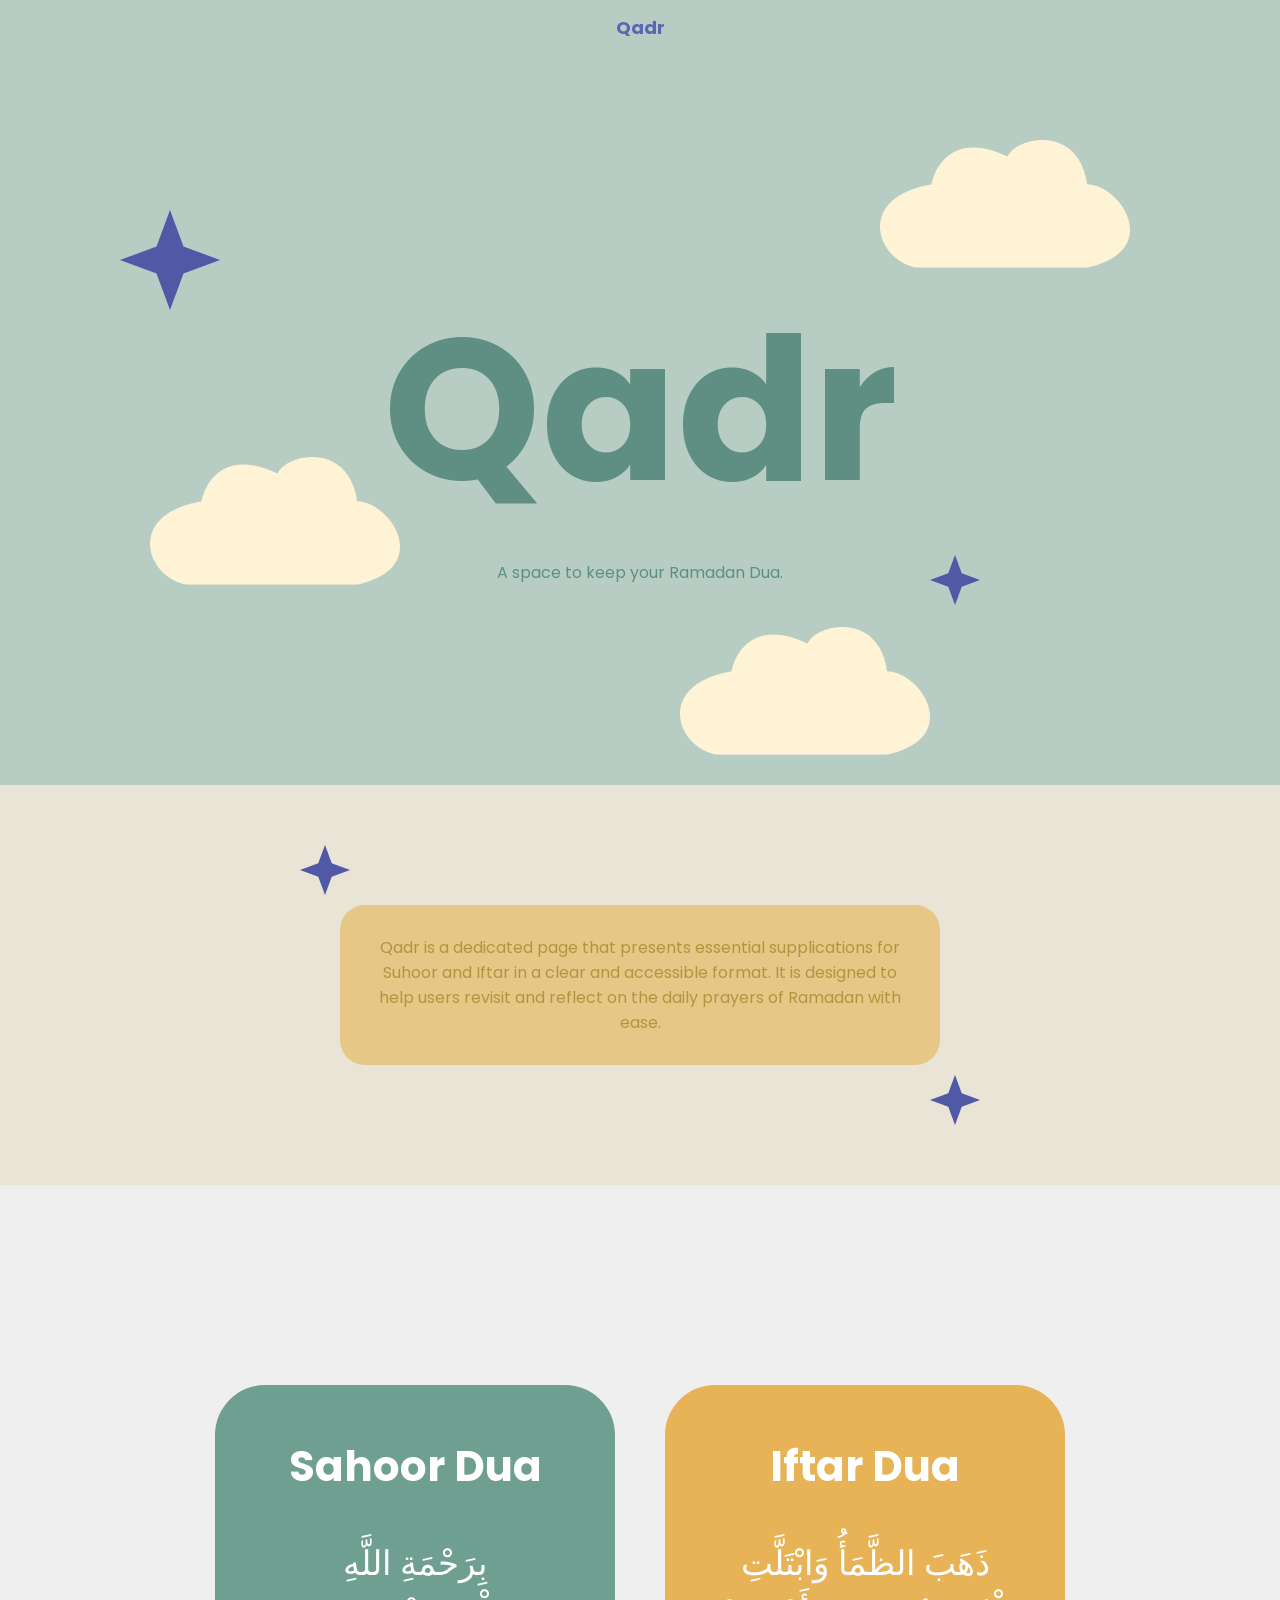
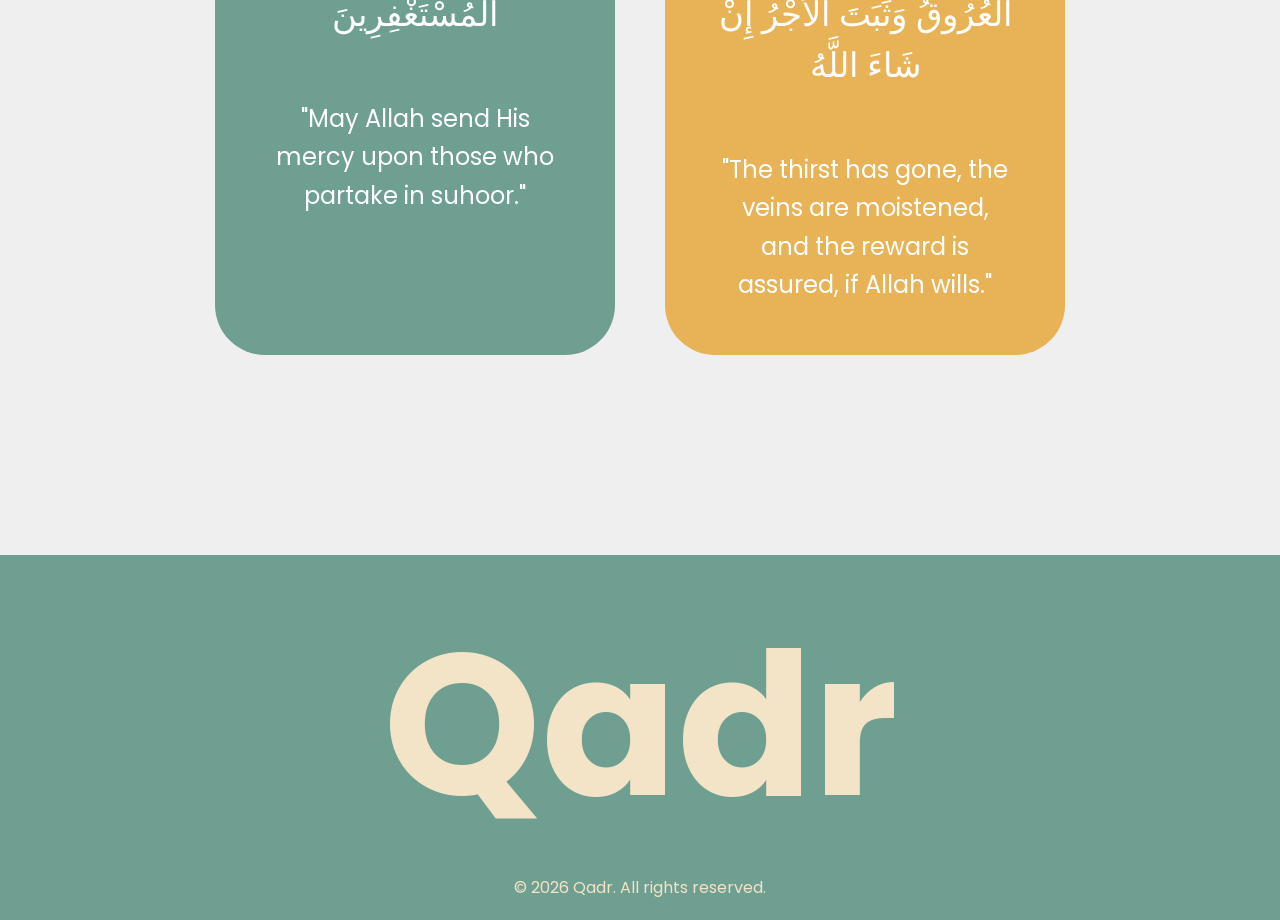
==== index.html @ 78d56ad7 "update" ====
<!DOCTYPE html>
<html lang="en">
<head>
  <meta charset="UTF-8">
  <meta name="viewport" content="width=device-width, initial-scale=1.0">
  <title>Qadr - Ramadan Prayer Guide</title>
  <link rel="stylesheet" href="styles.css">
  <link href="https://fonts.googleapis.com/css2?family=Poppins:wght@400;600;700;800&display=swap" rel="stylesheet">
</head>
<body>

  <header>
    <nav>
      <div class="brand">Qadr</div>
    </nav>

    <section class="hero">
      <img src="assets/cloud.png" alt="" class="cloud cloud1">
      <img src="assets/cloud.png" alt="" class="cloud cloud2">
      <img src="assets/cloud.png" alt="" class="cloud cloud3">
      <img src="assets/Star.png" alt="" class="star star1">
      <img src="assets/Star.png" alt="" class="star star2">

      <div class="hero-content">
        <h1>Qadr</h1>
        <p>A space to keep your Ramadan Dua.</p>
      </div>
    </section>
  </header>

  <main>

    <section id="about">
        <img src="assets/Star.png" alt="" class="about-star star-left">
        <img src="assets/Star.png" alt="" class="about-star star-right">

      <article class="about-box">
        <p>
          Qadr is a dedicated page that presents essential supplications for
          Suhoor and Iftar in a clear and accessible format. It is designed to
          help users revisit and reflect on the daily prayers of Ramadan with ease.
        </p>
      </article>
    </section>

    <section id="dua">
      <article class="dua-card sahoor">
        <h2>Sahoor Dua</h2>
        <p class="arabic">بِرَحْمَةِ اللَّهِ الْمُسْتَغْفِرِينَ</p>
        <p class="translate">"May Allah send His mercy upon those who partake in suhoor."</p>
      </article>

      <article class="dua-card iftar">
        <h2>Iftar Dua</h2>
        <p class="arabic">
          ذَهَبَ الظَّمَأُ وَابْتَلَّتِ الْعُرُوقُ وَثَبَتَ الأَجْرُ إِنْ شَاءَ اللَّهُ
        </p>
        <p class="translate">"The thirst has gone, the veins are moistened, and the reward is assured, if Allah wills."</p>
      </article>
    </section>

  </main>

  <footer>
    <h2>Qadr</h2>
    <p class="copywrite">&copy; 2026 Qadr. All rights reserved.</p>
    <p></p>
  </footer>

</body>
</html>
---- styles.css ----
* {
    margin: 0;
    padding: 0;
    box-sizing: border-box;
    font-family: 'Poppins', sans-serif;
}

body {
    background: #1e1e1e;
}

header {
    background: #b7cdc4;
}

/* navbar */
nav {
    display: flex;
    justify-content: center;
    align-items: center;
    padding: 30px;
}

.brand {
    position: absolute;
    left: 50%;
    transform: translateX(-50%);
    font-weight: 700;
    font-size: 18px;
    color: #5a67b2;
    margin-bottom: 5px;
}


/* hero */
.hero {
    min-height: 80vh;
    position: relative;
    padding: 200px 40px;
    overflow: hidden;

    display: flex;
    justify-content: center;
    align-items: center;
    text-align: center;
    position: relative;
}

.hero-content {
    position: relative;
    z-index: 2;
}

.hero-content h1 {
    font-size: 200px;
    color: #5f8f83;
}

.hero-content p {
    color: #5f8f83;
}

/* images */
.cloud,
.star {
    position: absolute;
    pointer-events: none;
}

.cloud1 {
    top: 80px;
    right: 150px;
    width: 250px;
}

.cloud2 {
    bottom: 200px;
    left: 150px;
    width: 250px;
}

.cloud3 {
    bottom: 30px;
    right: 350px;
    width: 250px;
}

.star1 {
    top: 150px;
    left: 120px;
    width: 50;
}

.star2 {
    bottom: 180px;
    right: 300px;
    width: 50px;
}

/* about */
#about {
    background: #e9e4d6;
    padding: 120px 40px;
    text-align: center;
    position: relative;
    overflow: hidden;
}

.about-box {
    background: #e6c786;
    padding: 30px;
    max-width: 600px;
    margin: auto;
    border-radius: 25px;
    position: relative;
    z-index: 2;
    color: #B59441;
}

.about-star {
    position: absolute;
    width: 50px;
    pointer-events: none;
}

.star-left {
    top: 60px;
    left: 300px;
}

.star-right {
    bottom: 60px;
    right: 300px;
}

/* card */
#dua {
    background: #efefef;
    padding: 200px 60px;
    display: flex;
    justify-content: center;
    gap: 50px;
    flex-wrap: wrap;
}

.dua-card {
    flex: 1 1 400px;
    max-width: 400px;
    padding: 50px;
    border-radius: 50px;
    text-align: center;
    color: white;
}

.sahoor {
    background: #6f9f91;
}

.iftar {
    background: #e7b356;
}

.dua-card h2 {
    margin-bottom: 40px;
    font-size: 42px;
}

.arabic {
    margin-bottom: 60px;
    font-size: 34px;
}

.dua-card .translate {
    font-size: 24px;
    line-height: 1.6;
}

/* footer */
footer {
    background: #6f9f91;

    flex-direction: column;
    display: flex;
    justify-content: center;
    align-items: center;
    text-align: center;
    padding: 20px;
}

footer h2 {
    font-size: 200px;
    color: #f3e4c7;
    margin: 0;
}

.copywrite {
    color: #f3e4c7;
}

/* responsive */
@media (max-width: 768px) {
    .hero-content h1 {
        font-size: 60px;
    }

    .star {
        display: none;
    }

    .cloud2 {
        bottom: 130px;
    }

    footer h2 {
        font-size: 60px;
    }

    nav {
        padding: 20px;
    }

    .hero {
        padding: 80px 20px;
    }

    #about {
        padding: 60px 20px;
    }

    #dua {
        padding: 60px 20px;
        gap: 30px;
    }

    .dua-card {
        padding: 35px 25px;
        border-radius: 30px;
    }

    .dua-card h2 {
        font-size: 28px;
        margin-bottom: 25px;
    }

    .arabic {
        font-size: 22px;
        margin-bottom: 30px;
    }

    .dua-card .translate {
        font-size: 16px;
    }
}
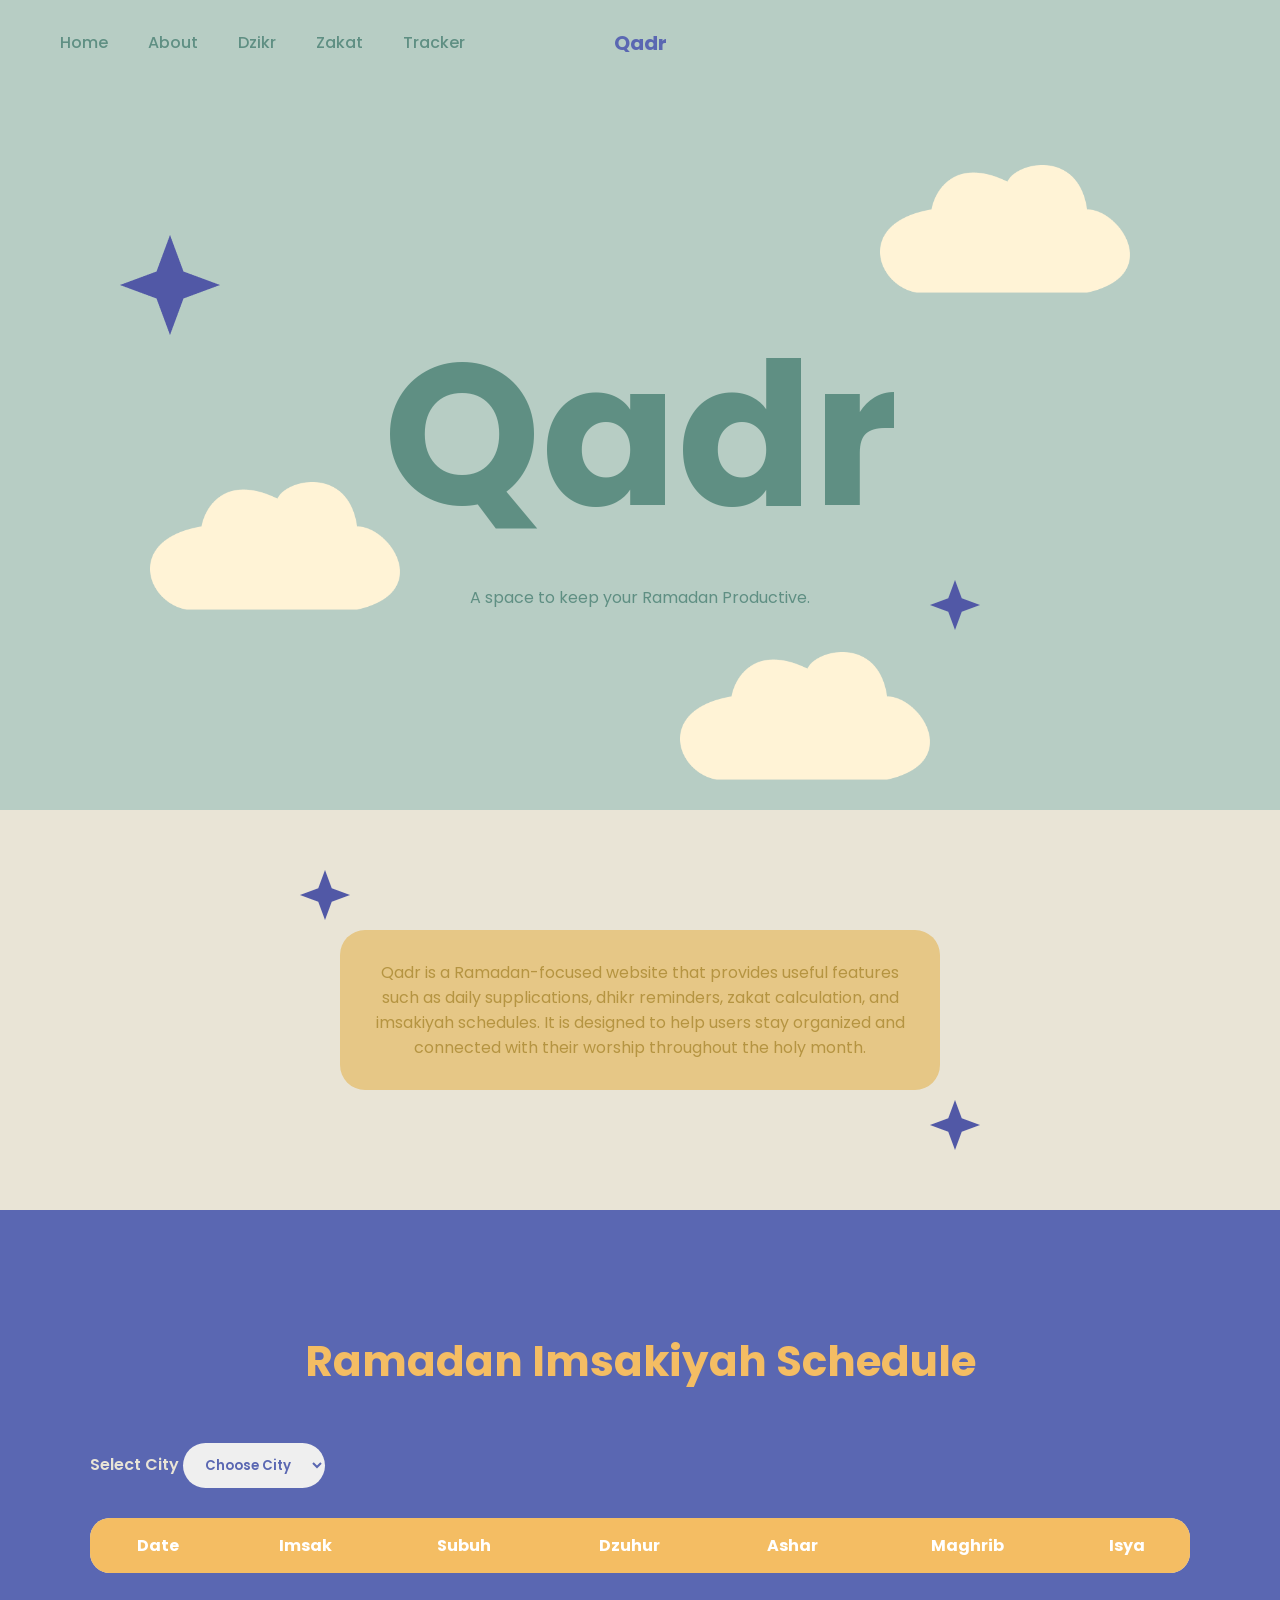
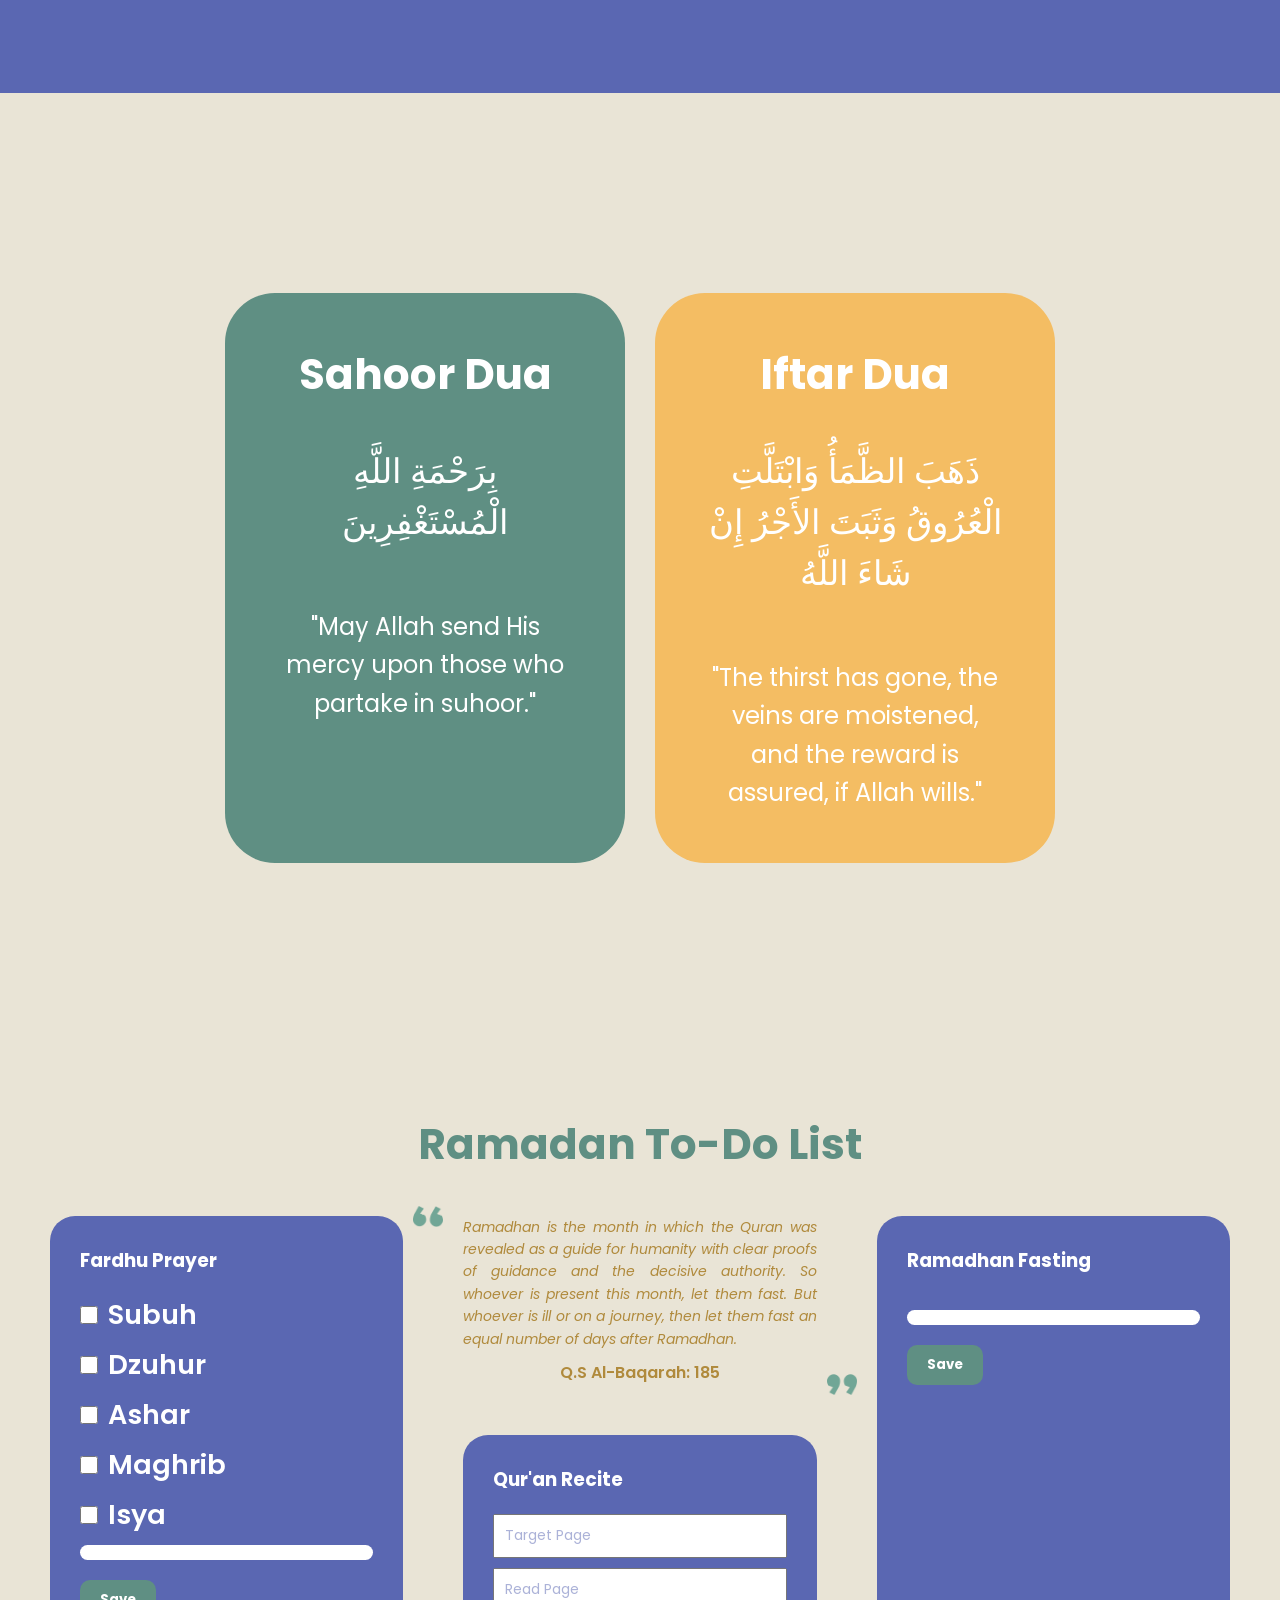
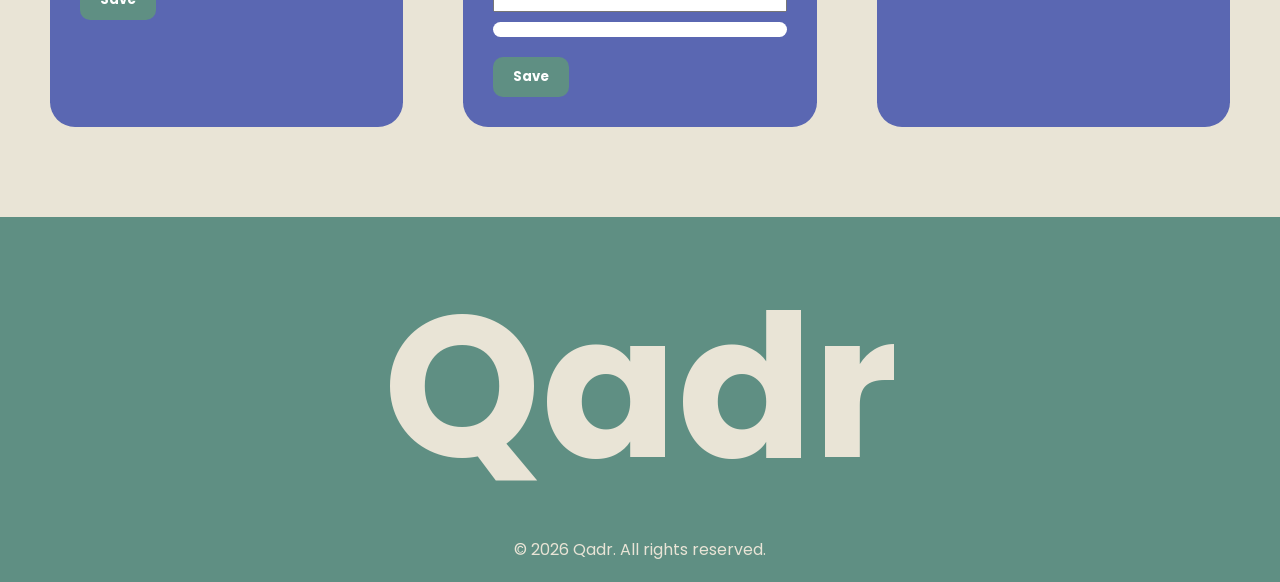
==== commit 7ed07004: "mission 6" ====
--- a/index.html
+++ b/index.html
@@ -1,46 +1,108 @@
 <!DOCTYPE html>
 <html lang="en">
+
 <head>
   <meta charset="UTF-8">
   <meta name="viewport" content="width=device-width, initial-scale=1.0">
   <title>Qadr - Ramadan Prayer Guide</title>
   <link rel="stylesheet" href="styles.css">
   <link href="https://fonts.googleapis.com/css2?family=Poppins:wght@400;600;700;800&display=swap" rel="stylesheet">
+  <link rel="icon" type="image/png" href="assets/favicon.png">
 </head>
+
 <body>
 
   <header>
-    <nav>
+    <nav class="navbar">
+
+      <ul class="nav-links">
+        <li><a href="#Home">Home</a></li>
+        <li><a href="#about">About</a></li>
+        <li><a href="mission2.html">Dzikr</a></li>
+        <li><a href="mission3.html">Zakat</a></li>
+        <li><a href="#ramadhan-tracker">Tracker</a></li>
+      </ul>
+    
       <div class="brand">Qadr</div>
+    
+      <div class="hamburger" id="hamburger">
+        <span></span>
+        <span></span>
+        <span></span>
+      </div>
+    
     </nav>
-
-    <section class="hero">
-      <img src="assets/cloud.png" alt="" class="cloud cloud1">
-      <img src="assets/cloud.png" alt="" class="cloud cloud2">
-      <img src="assets/cloud.png" alt="" class="cloud cloud3">
-      <img src="assets/Star.png" alt="" class="star star1">
-      <img src="assets/Star.png" alt="" class="star star2">
-
-      <div class="hero-content">
-        <h1>Qadr</h1>
-        <p>A space to keep your Ramadan Dua.</p>
-      </div>
-    </section>
   </header>
 
+  <section id="#Home" class="hero">
+    <img src="assets/cloud.png" alt="" class="cloud cloud1">
+    <img src="assets/cloud.png" alt="" class="cloud cloud2">
+    <img src="assets/cloud.png" alt="" class="cloud cloud3">
+    <img src="assets/Star.png" alt="" class="star star1">
+    <img src="assets/Star.png" alt="" class="star star2">
+
+    <div class="hero-content">
+      <h1>Qadr</h1>
+      <p>A space to keep your Ramadan Productive.</p>
+    </div>
+  </section>
+
   <main>
 
     <section id="about">
-        <img src="assets/Star.png" alt="" class="about-star star-left">
-        <img src="assets/Star.png" alt="" class="about-star star-right">
+      <img src="assets/Star.png" alt="" class="about-star star-left">
+      <img src="assets/Star.png" alt="" class="about-star star-right">
 
       <article class="about-box">
         <p>
-          Qadr is a dedicated page that presents essential supplications for
-          Suhoor and Iftar in a clear and accessible format. It is designed to
-          help users revisit and reflect on the daily prayers of Ramadan with ease.
+          Qadr is a Ramadan-focused website that provides useful features such as daily supplications, dhikr reminders,
+          zakat calculation, and imsakiyah schedules. It is designed to help users stay organized and connected with
+          their worship throughout the holy month.
         </p>
       </article>
+    </section>
+
+    <section id="imsakiyah">
+
+      <h2 class="section-judul">Ramadan Imsakiyah Schedule</h2>
+
+      <div class="imsak-container">
+
+        <div class="imsak-control">
+          <label for="citySelect">Select City</label>
+          <select id="citySelect">
+            <option value="">Choose City</option>
+          </select>
+        </div>
+
+        <p id="loadingMsg" class="loading hidden">Memuat data...</p>
+        <p id="errorMsg" class="error hidden">Gagal memuat data</p>
+
+        <div class="table-wrapper">
+
+          <table class="imsak-table">
+
+            <thead>
+              <tr>
+                <th>Date</th>
+                <th>Imsak</th>
+                <th>Subuh</th>
+                <th>Dzuhur</th>
+                <th>Ashar</th>
+                <th>Maghrib</th>
+                <th>Isya</th>
+              </tr>
+            </thead>
+
+            <tbody id="table-body">
+            </tbody>
+
+          </table>
+
+        </div>
+
+      </div>
+
     </section>
 
     <section id="dua">
@@ -55,10 +117,78 @@
         <p class="arabic">
           ذَهَبَ الظَّمَأُ وَابْتَلَّتِ الْعُرُوقُ وَثَبَتَ الأَجْرُ إِنْ شَاءَ اللَّهُ
         </p>
-        <p class="translate">"The thirst has gone, the veins are moistened, and the reward is assured, if Allah wills."</p>
-      </article>
-    </section>
-
+        <p class="translate">"The thirst has gone, the veins are moistened, and the reward is assured, if Allah wills."
+        </p>
+      </article>
+    </section>
+
+    <section id="ramadhan-tracker">
+      <h2 class="section-title">Ramadan To-Do List</h2>
+      <article class="check-container">
+        <!-- SHALAT -->
+        <div class="check-card shalat-card">
+          <h3>Fardhu Prayer</h3>
+
+          <label><input type="checkbox" class="shalat"> Subuh</label>
+          <label><input type="checkbox" class="shalat"> Dzuhur</label>
+          <label><input type="checkbox" class="shalat"> Ashar</label>
+          <label><input type="checkbox" class="shalat"> Maghrib</label>
+          <label><input type="checkbox" class="shalat"> Isya</label>
+
+          <div class="progress-bar">
+            <div id="dailyProgress"></div>
+          </div>
+          <p id="statusText" class="status-text"></p>
+
+          <button onclick="saveShalat()">Save</button>
+        </div>
+
+        <div class="middle-column">
+
+          <!-- QUOTE -->
+          <div class="quran-quote">
+            <img src="assets/“.png" class="quote-left">
+
+            <p>
+              Ramadhan is the month in which the Quran was revealed as a guide for humanity with clear
+              proofs of guidance and the decisive authority. So whoever is present this month, let them
+              fast. But whoever is ill or on a journey, then let them fast an equal number of days after
+              Ramadhan.
+            </p>
+
+            <span>Q.S Al-Baqarah: 185</span>
+
+            <img src="assets/”.png" class="quote-right">
+          </div>
+
+          <!-- QURAN -->
+          <div class="check-card quran-card">
+            <h3>Qur'an Recite</h3> <input type="number" id="targetPage" placeholder="Target Page"> <input type="number"
+              id="readPage" placeholder="Read Page">
+            <div class="progress-bar">
+              <div id="quranProgress"></div>
+            </div>
+            <p id="quranStatus"></p> <button onclick="saveQuran()">Save</button>
+          </div>
+
+        </div>
+
+        <!-- PUASA -->
+        <div class="check-card puasa-card">
+          <h3>Ramadhan Fasting</h3>
+          <div class="calendar" id="calendar"></div>
+
+          <div class="progress-bar">
+            <div id="fastingProgress"></div>
+          </div>
+
+          <p id="fastingStatus" class="status-text"></p>
+
+          <button onclick="saveFasting()">Save</button>
+
+        </div>
+      </article>
+    </section>
   </main>
 
   <footer>
@@ -67,5 +197,9 @@
     <p></p>
   </footer>
 
+  <button id="backToTop">↑</button>
+
+  <script src="main.js"></script>
 </body>
-</html>
+
+</html>
--- a/styles.css
+++ b/styles.css
@@ -3,42 +3,99 @@
     padding: 0;
     box-sizing: border-box;
     font-family: 'Poppins', sans-serif;
-}
-
-body {
-    background: #1e1e1e;
+    scroll-behavior: smooth;
+}
+
+:root {
+    --primary-color: #5f8f83;
+    --secondary-color: #F4BD63;
+    --soft-green: #b7cdc4;
+    --soft-gold: #e6c786;
+    --accent-purple: #5a67b2;
+    --cream-bg: #e9e4d6;
+
 }
 
 header {
-    background: #b7cdc4;
-}
-
-/* navbar */
-nav {
-    display: flex;
-    justify-content: center;
-    align-items: center;
-    padding: 30px;
-}
-
-.brand {
-    position: absolute;
-    left: 50%;
-    transform: translateX(-50%);
-    font-weight: 700;
-    font-size: 18px;
-    color: #5a67b2;
-    margin-bottom: 5px;
-}
-
-
-/* hero */
+    background: var(--soft-green);
+}
+
+.navbar{
+    display:flex;
+    align-items:center;
+    justify-content:flex-start;
+    padding:30px 60px;
+    position:relative;
+}
+
+.nav-links{
+    list-style:none;
+    display:flex;
+    gap:40px;
+}
+
+.nav-links li{
+    position:relative;
+}
+
+.nav-links a{
+    text-decoration:none;
+    color:var(--primary-color);
+    font-weight:500;
+}
+
+.nav-links a::after{
+    content:"";
+    position:absolute;
+    left:0;
+    bottom:-5px;
+
+    width:0;
+    height:2px;
+
+    background:var(--primary-color);
+    transition:width 0.3s ease;
+}
+
+.nav-links a:hover::after{
+    width:100%;
+}
+
+.nav-links a:hover{
+    color:var(--accent-purple);
+}
+
+
+.brand{
+    position:absolute;
+    left:50%;
+    transform:translateX(-50%);
+    font-weight:700;
+    font-size:20px;
+    color:var(--accent-purple);
+}
+
+.hamburger{
+    display:none;
+    flex-direction:column;
+    gap:5px;
+    cursor:pointer;
+    margin-left:auto;
+}
+
+.hamburger span{
+    width:25px;
+    height:3px;
+    background:var(--accent-purple);
+}
+
+/* SAHOOR & IFTAR DUA SECTION */
 .hero {
     min-height: 80vh;
     position: relative;
     padding: 200px 40px;
     overflow: hidden;
-
+    background-color: var(--soft-green);
     display: flex;
     justify-content: center;
     align-items: center;
@@ -53,14 +110,13 @@
 
 .hero-content h1 {
     font-size: 200px;
-    color: #5f8f83;
+    color: var(--primary-color);
 }
 
 .hero-content p {
-    color: #5f8f83;
-}
-
-/* images */
+    color: var(--primary-color);
+}
+
 .cloud,
 .star {
     position: absolute;
@@ -97,9 +153,8 @@
     width: 50px;
 }
 
-/* about */
 #about {
-    background: #e9e4d6;
+    background: var(--cream-bg);
     padding: 120px 40px;
     text-align: center;
     position: relative;
@@ -107,7 +162,7 @@
 }
 
 .about-box {
-    background: #e6c786;
+    background: var(--soft-gold);
     padding: 30px;
     max-width: 600px;
     margin: auto;
@@ -133,13 +188,12 @@
     right: 300px;
 }
 
-/* card */
 #dua {
-    background: #efefef;
+    background: var(--cream-bg);
     padding: 200px 60px;
     display: flex;
     justify-content: center;
-    gap: 50px;
+    gap: 30px;
     flex-wrap: wrap;
 }
 
@@ -153,11 +207,11 @@
 }
 
 .sahoor {
-    background: #6f9f91;
+    background: var(--primary-color);
 }
 
 .iftar {
-    background: #e7b356;
+    background: var(--secondary-color);
 }
 
 .dua-card h2 {
@@ -175,9 +229,8 @@
     line-height: 1.6;
 }
 
-/* footer */
 footer {
-    background: #6f9f91;
+    background: var(--primary-color);
 
     flex-direction: column;
     display: flex;
@@ -189,18 +242,50 @@
 
 footer h2 {
     font-size: 200px;
-    color: #f3e4c7;
+    color: var(--cream-bg);
     margin: 0;
 }
 
 .copywrite {
-    color: #f3e4c7;
-}
-
-/* responsive */
+    color: var(--cream-bg);
+}
+
+/* Mobile Navbar */
+
+@media (max-width:768px){
+
+    .nav-links{
+        position:absolute;
+        top:80px;
+        left:0;
+        width:100%;
+        background:transparent;
+        z-index: 100;
+
+        flex-direction:column;
+        align-items:center;
+        gap:20px;
+
+        padding:30px 0;
+
+        transform:translateY(-200%);
+        transition:0.3s;
+    }
+
+    .nav-links.active{
+        transform:translateY(0);
+    }
+
+    .hamburger{
+        display:flex;
+    }
+
+}
+
+/* Responsive Sahoor and Iftar Section */
 @media (max-width: 768px) {
     .hero-content h1 {
-        font-size: 60px;
+        font-size: 80px;
     }
 
     .star {
@@ -250,4 +335,731 @@
     .dua-card .translate {
         font-size: 16px;
     }
-}+}
+
+/* DZIKIR SECTION */
+
+#dzikir {
+    background: var(--soft-green);
+    min-height: 100vh;
+    padding: 120px 20px;
+    display: flex;
+    justify-content: center;
+    align-items: center;
+}
+
+.dzikir-card {
+    background: var(--primary-color);
+    padding: 60px;
+    border-radius: 60px;
+    text-align: center;
+    max-width: 500px;
+    width: 100%;
+    color: var(--cream-bg);
+}
+
+.dzikir-card h2 {
+    font-size: 42px;
+    margin-bottom: 40px;
+}
+
+.dzikir-number {
+    font-size: 80px;
+    font-weight: 800;
+    margin-bottom: 20px;
+}
+
+.dzikir-target {
+    font-size: 20px;
+    margin-bottom: 40px;
+}
+
+.dzikir-buttons {
+    display: flex;
+    justify-content: center;
+    gap: 20px;
+}
+
+.dzikir-buttons button {
+    padding: 15px 30px;
+    border: none;
+    border-radius: 50px;
+    font-size: 18px;
+    font-weight: 600;
+    cursor: pointer;
+    transition: 0.2s ease;
+}
+
+#addDzikir {
+    background: var(--secondary-color);
+    color: white;
+}
+
+#resetDzikir {
+    background: var(--accent-purple);
+    color: white;
+}
+
+.dzikir-buttons button:hover {
+    transform: scale(1.05);
+}
+
+.dzikir-buttons button:active {
+    transform: scale(0.9);
+}
+
+.dzikir-notif {
+    margin-top: 30px;
+    font-size: 18px;
+    font-weight: 600;
+    color: var(--soft-gold);
+    min-height: 24px;
+}
+
+/* Responsive Dzikir Section */
+
+@media (max-width: 480px) {
+    #dzikir {
+        min-height: 80vh;
+        padding: 60px 15px;
+    }
+
+    .dzikir-card {
+        padding: 30px 20px;
+        border-radius: 30px;
+    }
+
+    .dzikir-number {
+        font-size: 42px;
+    }
+
+    .dzikir-notif {
+        font-size: 14px;
+    }
+}
+
+/* ZAKAT SECTION */
+
+.header-zakat {
+    background: var(--soft-gold);
+}
+
+#zakat {
+    background: var(--soft-gold);
+    max-height: 100vh;
+    padding: 150px 20px;
+    display: flex;
+    justify-content: center;
+    align-items: center;
+}
+
+.cloud-zakat {
+    position: absolute;
+    pointer-events: none;
+}
+
+.zakat-card {
+    background: var(--primary-color);
+    padding: 32px;
+    border-radius: 40px;
+    max-width: 600px;
+    width: 100%;
+    color: var(--cream-bg);
+    display: flex;
+    flex-direction: column;
+    gap: 10px;
+}
+
+.zakat-card h2 {
+    font-size: 42px;
+    text-align: center;
+    margin-bottom: 30px;
+}
+
+.zakat-card label {
+    font-weight: 600;
+    margin-top: 20px;
+}
+
+.zakat-card input,
+.zakat-card select {
+    padding: 15px 45px 15px 15px;
+    border-radius: 30px;
+    border: none;
+    outline: none;
+    font-size: 16px;
+    font-weight: bold;
+    color: var(--accent-purple);
+    text-indent: 10px;
+}
+
+
+.form-penghasilan {
+    display: grid;
+    grid-template-columns: 1fr 1fr;
+    gap: 20px;
+}
+
+::placeholder {
+    color: var(--accent-purple);
+    font-size: 14px;
+    opacity: 50%;
+}
+
+.field {
+    display: flex;
+    flex-direction: column;
+    gap: 8px;
+}
+
+.form-emas label, input {
+    display: grid;
+    grid-column: span 2;
+    gap: 20px;
+}
+
+#calculate-btn {
+    margin-top: 20px;
+    padding: 20px 75px;
+    border: none;
+    border-radius: 50px;
+    background: var(--secondary-color);
+    color: white;
+    font-weight: 600;
+    cursor: pointer;
+    transition: 0.2s ease;
+    width: fit-content;
+    align-self: center;
+    font-size: 16px;
+}
+
+#calculate-btn:hover {
+    transform: scale(1.05);
+}
+
+.zakat-result {
+    margin-top: 30px;
+    background: var(--soft-green);
+    padding: 25px;
+    border-radius: 30px;
+    font-size: 16px;
+    line-height: 1.6;
+    display: none;
+}
+
+.zakat-result.show {
+    display: block;
+}
+
+.hidden {
+    display: none;
+}
+
+.toast {
+    position: fixed;
+    top: 20px;
+    left: 50%;
+    transform: translate(-50%, -200%);
+    background: var(--secondary-color);
+    color: white;
+    padding: 18px 35px;
+    border-radius: 50px;
+    font-weight: 600;
+    box-shadow: 0 10px 25px rgba(0,0,0,0.15);
+    transition: transform 0.4s ease;
+    z-index: 9999;
+    max-width: 90%;
+    text-align: center;
+}
+
+.toast.show {
+    transform: translate(-50%, 0);
+}
+
+/* Responsive Zakat Section */
+@media (max-width: 768px) {
+    #zakat {
+        padding: 80px 20px;
+    }
+
+    .cloud-zakat {
+        display: none;
+    }
+
+    .zakat-card {
+        padding: 35px 25px;
+        border-radius: 35px;
+    }
+
+    .zakat-card h2 {
+        font-size: 28px;
+    }
+
+    .form-penghasilan {
+        grid-template-columns: 1fr;
+    }
+
+        .toast {
+        font-size: 14px;
+        padding: 16px 24px;
+    }
+}
+
+/* Ramadhan To Do List Section */
+#ramadhan-tracker {
+    background: var(--cream-bg);
+    padding: 50px;
+}
+
+.section-title {
+    text-align: center;
+    font-size: 42px;
+    margin-bottom: 40px;
+    color: var(--primary-color);
+}
+
+.section-title {
+    grid-column: 1 / -1;
+}
+
+.progress-summary {
+    grid-column: 1 / -1;
+}
+
+.check-card {
+    background: var(--accent-purple);
+    padding: 30px;
+    border-radius: 25px;
+    margin-bottom: 40px;
+    width: 100%;
+}
+
+.check-container {
+    max-width: 1200px;
+    margin: auto;
+    display: grid;
+    grid-template-columns: repeat(auto-fit, minmax(320px, 1fr));
+    gap: 60px;
+}
+
+.middle-column{
+    display:flex;
+    flex-direction:column;
+    gap:30px;
+}
+
+.quran-card{
+    flex:1;
+    color: white;
+}
+
+
+.check-card h3 {
+    margin-bottom: 20px;
+    color: white;
+}
+
+.check-card label {
+    display: flex;
+    align-items: center;
+    gap: 10px;
+    margin-bottom: 10px;
+    cursor: pointer;
+    font-size: 27px;
+    font-weight: 600;
+    color: white;
+}
+
+.check-card input[type="checkbox"] {
+    width: 18px;
+    height: 18px;
+    accent-color: var(--primary-color);
+    cursor: pointer;
+    transform: scale(1);
+    transition: transform 0.15s ease;
+}
+
+.check-card input[type="checkbox"]:active {
+    transform: scale(1.0);
+}
+
+.check-card input[type="number"] {
+    padding: 10px;
+    margin-bottom: 10px;
+    width: 100%;
+}
+
+.check-card button {
+    margin-top: 10px;
+    padding: 10px 20px;
+    background: var(--primary-color);
+    border: none;
+    color: white;
+    border-radius: 10px;
+    cursor: pointer;
+    font-weight: bold;
+}
+
+.progress-bar {
+    width: 100%;
+    height: 15px;
+    background: white;
+    border-radius: 10px;
+    overflow: hidden;
+    margin: 10px 0;
+}
+
+.status-text {
+    color: white;
+}
+
+.progress-bar div {
+    height: 100%;
+    width: 0%;
+    background: var(--secondary-color);
+}
+
+.progress-summary {
+    margin-bottom: 50px;
+    text-align: center;
+}
+
+.quran-quote {
+    grid-column: 2 / 3;
+    text-align: center;
+    position: relative;
+    color: #b08a3c;
+    margin-bottom: 20px;
+}
+
+.quran-quote p {
+    font-size: 14px;
+    line-height: 1.6;
+    text-align: justify;
+    font-style: italic;
+}
+
+.quran-quote span {
+    display: block;
+    margin-top: 10px;
+    font-weight: 600;
+}
+
+.quote-left {
+    position: absolute;
+    left: -50px;
+    top: -10px;
+    width: 30px;
+}
+
+.quote-right {
+    position: absolute;
+    right: -40px;
+    bottom: -10px;
+    width: 30px;
+}
+
+
+.calendar {
+    display: grid;
+    grid-template-columns: repeat(6,1fr);
+    gap: 8px;
+    margin: 15px 0;
+    color: white;
+}
+
+.calendar div {
+    padding: 10px;
+    background: var(--soft-green);
+    text-align: center;
+    border-radius: 10px;
+}
+
+
+/* responsive to do list section */
+@media (max-width:1024px){
+
+    #ramadan-check{
+        padding:40px 60px;
+    }
+
+    .check-container{
+        grid-template-columns:1fr 1fr;
+        gap:40px;
+    }
+
+    .middle-column{
+        grid-column:1 / -1;
+        flex-direction:column;
+        gap:30px;
+    }
+
+    .check-card{
+        width:100%;
+    }
+
+}
+
+
+@media (max-width:600px){
+
+    #ramadan-check{
+        padding:30px 60px;
+    }
+
+    .section-title{
+        font-size:30px;
+    }
+
+    .check-container{
+        grid-template-columns:1fr;
+        gap:35px;
+    }
+
+    .middle-column{
+        flex-direction:column;
+        gap:30px;
+    }
+
+    .check-card{
+        padding:25px;
+        width:100%;
+    }
+
+    .check-card label{
+        font-size:20px;
+    }
+
+    .calendar{
+        grid-template-columns:repeat(5,1fr);
+    }
+
+    .quran-quote p{
+        font-size:13px;
+    }
+
+    .quote-left,
+    .quote-right{
+        width:20px;
+    }
+
+}
+
+/* Imsakiyah Section */
+
+#imsakiyah{
+    background: var(--accent-purple);
+    padding:120px 40px;
+}
+
+.section-judul {
+    text-align: center;
+    font-size: 42px;
+    margin-bottom: 40px;
+    color: var(--secondary-color);
+    grid-column: 1 / -1;
+}
+
+.imsak-container{
+    max-width:1100px;
+    margin:auto;
+}
+
+.imsak-control{
+    margin-bottom:30px;
+}
+
+.imsak-control label{
+    font-weight:600;
+    color: var(--cream-bg);
+}
+
+.imsak-control select{
+    font-weight:600;
+    color: var(--accent-purple);
+}
+
+#citySelect{
+    margin-top:10px;
+    padding:12px 18px;
+    border-radius:30px;
+    border:none;
+    font-weight:600;
+}
+
+.table-wrapper{
+    overflow-x:auto;
+}
+
+.imsak-table{
+    width:100%;
+    border-collapse:collapse;
+    background: var(--cream-bg);
+    border-radius:20px;
+    overflow:hidden;
+}
+
+.imsak-table th{
+    background: var(--secondary-color);
+    color:white;
+    padding:15px;
+}
+
+.imsak-table td{
+    padding:12px;
+    text-align:center;
+}
+
+.imsak-table tr:nth-child(even){
+    background:#f7f7f7;
+}
+
+.today{
+    background:var(--secondary-color) !important;
+    color:white;
+    font-weight:600;
+}
+
+.loading{
+    margin:20px 0;
+    color:white;
+}
+
+.error{
+    margin:20px 0;
+    color:var(--secondary-color);
+}
+
+.hidden{
+    display:none;
+}
+
+/* responsive imsakiyah */
+
+@media (max-width: 1024px){
+
+    #imsakiyah{
+        padding:100px 30px;
+    }
+
+    .section-judul{
+        font-size:34px;
+    }
+
+    .imsak-container{
+        max-width:100%;
+    }
+
+    .imsak-control label{
+        font-size:16px;
+    }
+
+    #citySelect{
+        width:100%;
+        max-width:350px;
+    }
+
+    .imsak-table th,
+    .imsak-table td{
+        padding:10px;
+        font-size:14px;
+    }
+
+}
+
+@media (max-width: 600px){
+
+    #imsakiyah{
+        padding:80px 20px;
+    }
+
+    .section-judul{
+        font-size:28px;
+        margin-bottom:30px;
+    }
+
+    .imsak-control{
+        display:flex;
+        flex-direction:column;
+    }
+
+    .imsak-control label{
+        font-size:15px;
+    }
+
+    #citySelect{
+        width:100%;
+        font-size:14px;
+        padding:10px 15px;
+    }
+
+    .imsak-table{
+        min-width:600px;
+    }
+
+    .imsak-table th{
+        font-size:13px;
+        padding:10px;
+    }
+
+    .imsak-table td{
+        font-size:13px;
+        padding:8px;
+    }
+
+    .loading,
+    .error{
+        font-size:14px;
+    }
+
+}
+
+@media (max-width: 400px){
+
+    .section-judul{
+        font-size:24px;
+    }
+
+    #citySelect{
+        font-size:13px;
+    }
+
+    .imsak-table th,
+    .imsak-table td{
+        font-size:12px;
+    }
+
+}
+
+/* BACK TO TOP BUTTON */
+
+#backToTop{
+    position:fixed;
+    bottom:30px;
+    right:30px;
+
+    width:50px;
+    height:50px;
+
+    border:none;
+    border-radius:30%;
+
+    background:var(--secondary-color);
+    color:white;
+    font-size:20px;
+    font-weight:bold;
+
+    cursor:pointer;
+
+    display:none;
+    align-items:center;
+    justify-content:center;
+
+    transition:0.3s;
+}
+
+#backToTop:hover{
+    transform:scale(1.1);
+}
+
+
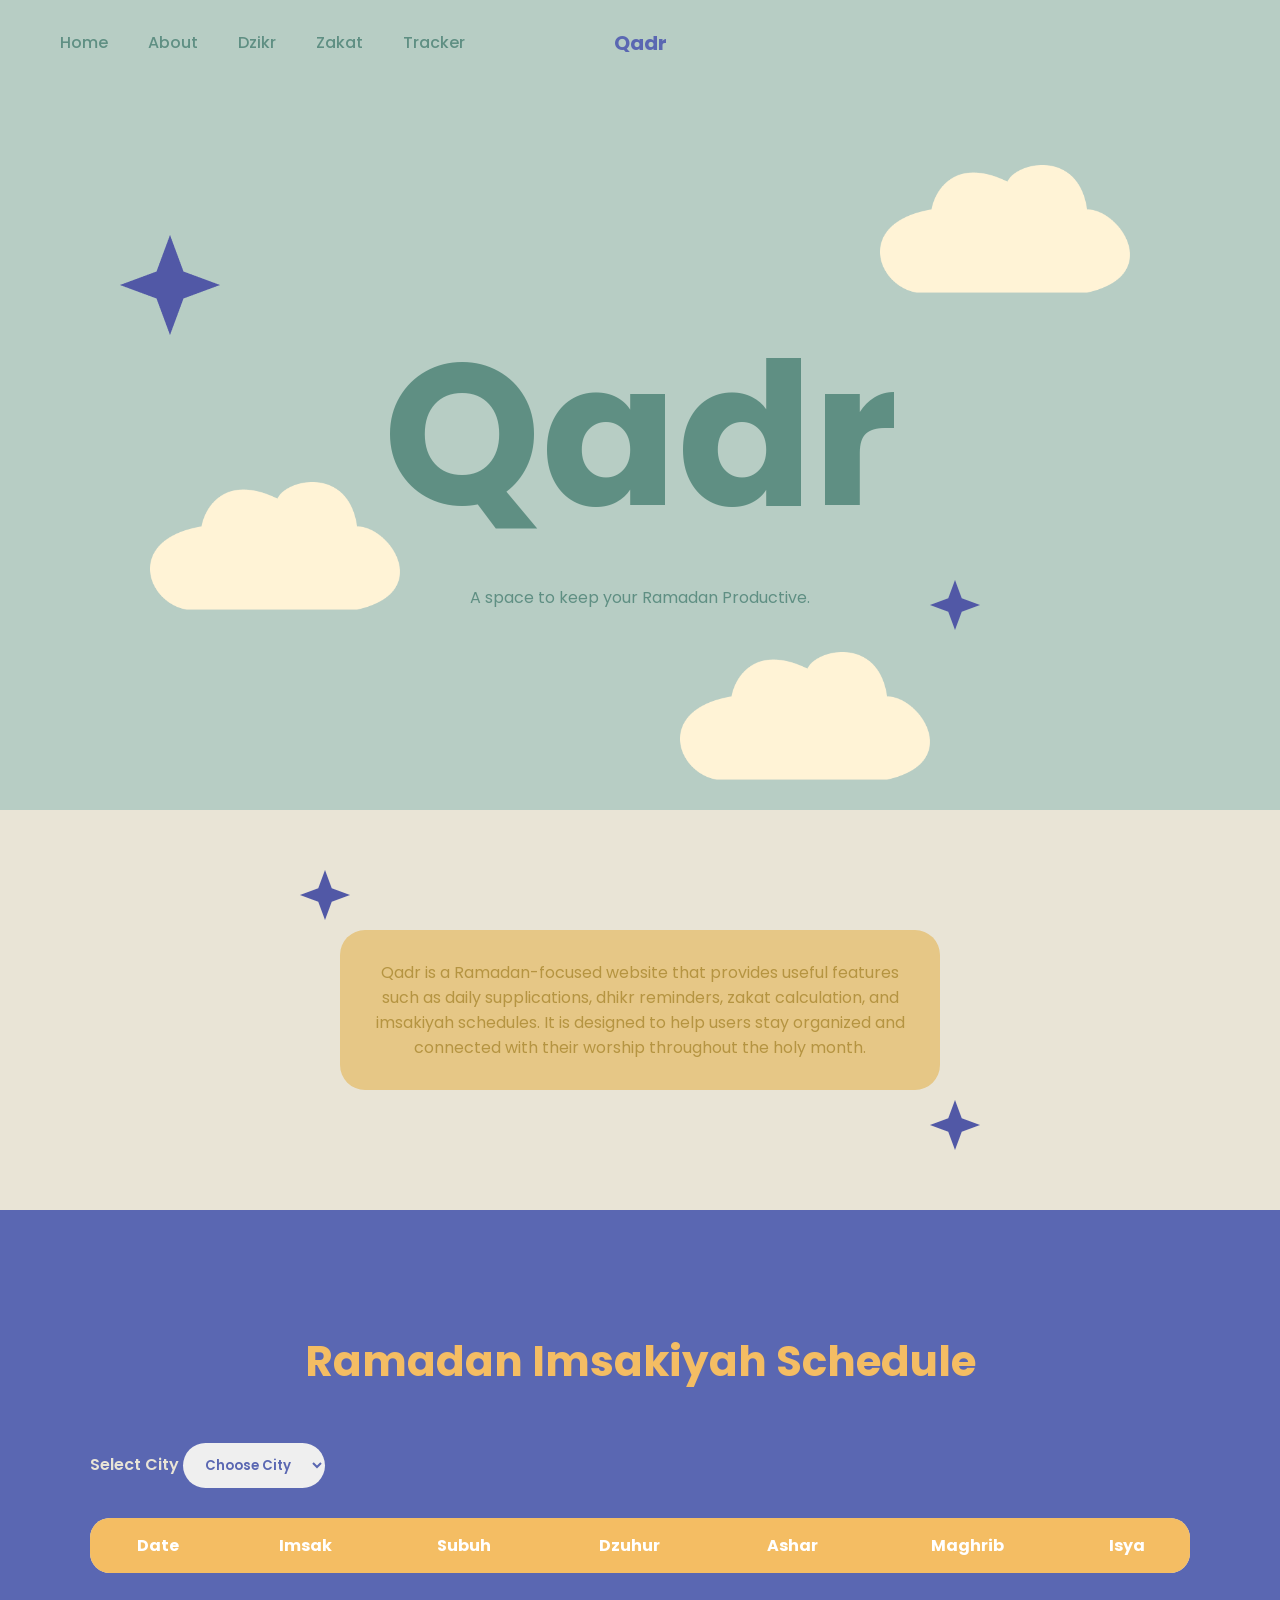
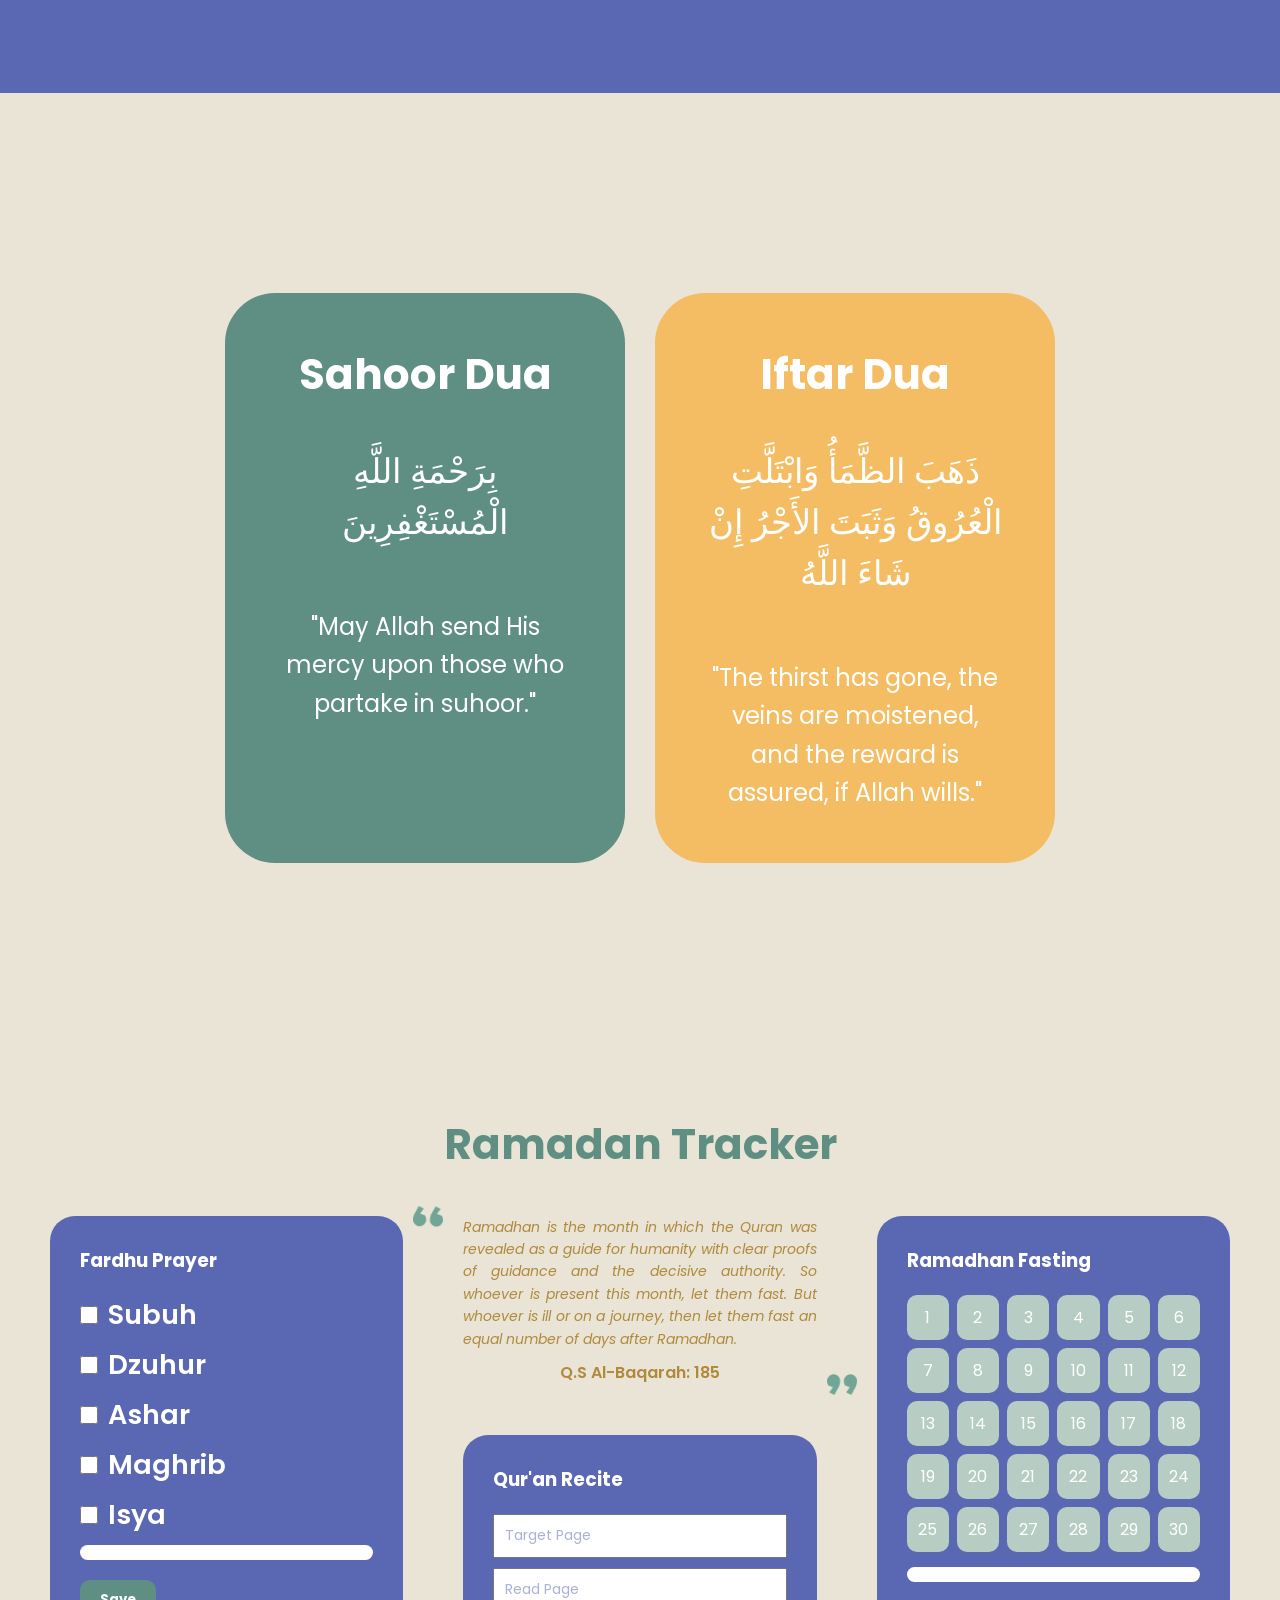
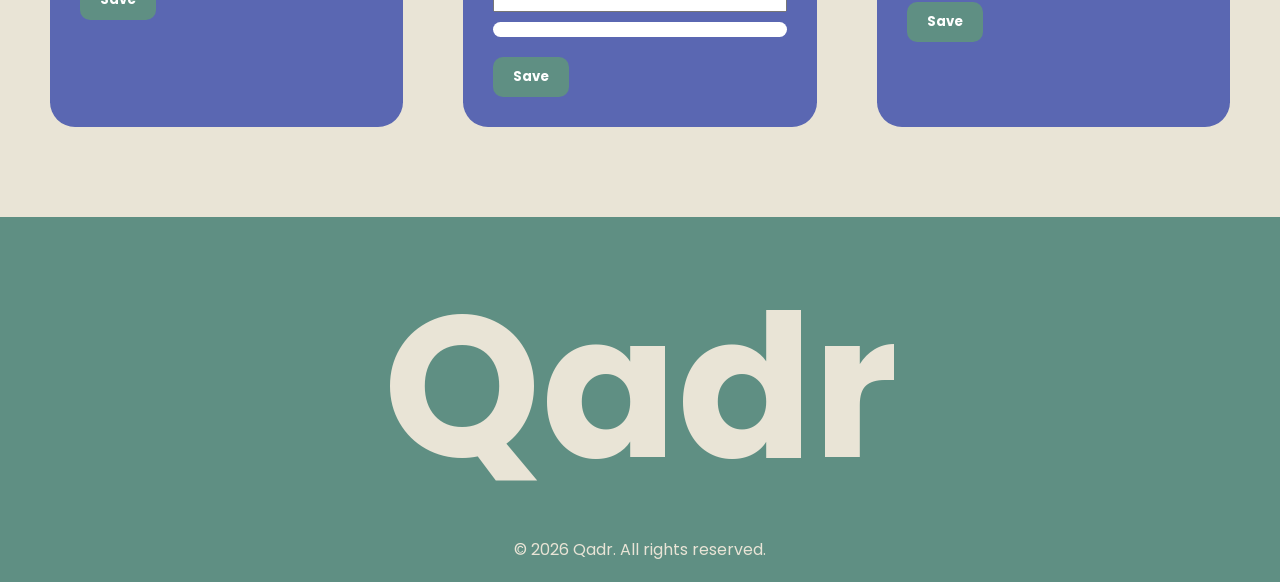
==== commit ccee62ae: "bug solving" ====
--- a/index.html
+++ b/index.html
@@ -4,7 +4,7 @@
 <head>
   <meta charset="UTF-8">
   <meta name="viewport" content="width=device-width, initial-scale=1.0">
-  <title>Qadr - Ramadan Prayer Guide</title>
+  <title>Qadr</title>
   <link rel="stylesheet" href="styles.css">
   <link href="https://fonts.googleapis.com/css2?family=Poppins:wght@400;600;700;800&display=swap" rel="stylesheet">
   <link rel="icon" type="image/png" href="assets/favicon.png">
@@ -34,7 +34,7 @@
     </nav>
   </header>
 
-  <section id="#Home" class="hero">
+  <section id="Home" class="hero">
     <img src="assets/cloud.png" alt="" class="cloud cloud1">
     <img src="assets/cloud.png" alt="" class="cloud cloud2">
     <img src="assets/cloud.png" alt="" class="cloud cloud3">
@@ -123,72 +123,72 @@
     </section>
 
     <section id="ramadhan-tracker">
-      <h2 class="section-title">Ramadan To-Do List</h2>
+      <h2 class="section-title">Ramadan Tracker</h2>
       <article class="check-container">
-        <!-- SHALAT -->
-        <div class="check-card shalat-card">
-          <h3>Fardhu Prayer</h3>
-
-          <label><input type="checkbox" class="shalat"> Subuh</label>
-          <label><input type="checkbox" class="shalat"> Dzuhur</label>
-          <label><input type="checkbox" class="shalat"> Ashar</label>
-          <label><input type="checkbox" class="shalat"> Maghrib</label>
-          <label><input type="checkbox" class="shalat"> Isya</label>
-
-          <div class="progress-bar">
-            <div id="dailyProgress"></div>
+          <!-- SHALAT -->
+          <div class="check-card shalat-card">
+              <h3>Fardhu Prayer</h3>
+
+              <label><input type="checkbox" class="shalat"> Subuh</label>
+              <label><input type="checkbox" class="shalat"> Dzuhur</label>
+              <label><input type="checkbox" class="shalat"> Ashar</label>
+              <label><input type="checkbox" class="shalat"> Maghrib</label>
+              <label><input type="checkbox" class="shalat"> Isya</label>
+
+              <div class="progress-bar">
+                  <div id="dailyProgress"></div>
+              </div>
+              <p id="statusText" class="status-text"></p>
+
+              <button onclick="saveShalat()">Save</button>
           </div>
-          <p id="statusText" class="status-text"></p>
-
-          <button onclick="saveShalat()">Save</button>
-        </div>
-
-        <div class="middle-column">
-
-          <!-- QUOTE -->
-          <div class="quran-quote">
-            <img src="assets/“.png" class="quote-left">
-
-            <p>
-              Ramadhan is the month in which the Quran was revealed as a guide for humanity with clear
-              proofs of guidance and the decisive authority. So whoever is present this month, let them
-              fast. But whoever is ill or on a journey, then let them fast an equal number of days after
-              Ramadhan.
-            </p>
-
-            <span>Q.S Al-Baqarah: 185</span>
-
-            <img src="assets/”.png" class="quote-right">
+
+          <div class="middle-column">
+
+              <!-- QUOTE -->
+              <div class="quran-quote">
+                  <img src="assets/“.png" class="quote-left">
+
+                  <p>
+                      Ramadhan is the month in which the Quran was revealed as a guide for humanity with clear
+                      proofs of guidance and the decisive authority. So whoever is present this month, let them
+                      fast. But whoever is ill or on a journey, then let them fast an equal number of days after
+                      Ramadhan.
+                  </p>
+
+                  <span>Q.S Al-Baqarah: 185</span>
+
+                  <img src="assets/”.png" class="quote-right">
+              </div>
+
+              <!-- QURAN -->
+              <div class="check-card quran-card">
+                  <h3>Qur'an Recite</h3> <input type="number" id="targetPage" placeholder="Target Page"> <input
+                      type="number" id="readPage" placeholder="Read Page">
+                  <div class="progress-bar">
+                      <div id="quranProgress"></div>
+                  </div>
+                  <p id="quranStatus"></p> <button onclick="saveQuran()">Save</button>
+              </div>
+
           </div>
 
-          <!-- QURAN -->
-          <div class="check-card quran-card">
-            <h3>Qur'an Recite</h3> <input type="number" id="targetPage" placeholder="Target Page"> <input type="number"
-              id="readPage" placeholder="Read Page">
-            <div class="progress-bar">
-              <div id="quranProgress"></div>
-            </div>
-            <p id="quranStatus"></p> <button onclick="saveQuran()">Save</button>
+          <!-- PUASA -->
+          <div class="check-card puasa-card">
+              <h3>Ramadhan Fasting</h3>
+              <div class="calendar" id="calendar"></div>
+
+              <div class="progress-bar">
+                  <div id="fastingProgress"></div>
+              </div>
+
+              <p id="fastingStatus" class="status-text"></p>
+
+              <button onclick="saveFasting()">Save</button>
+
           </div>
-
-        </div>
-
-        <!-- PUASA -->
-        <div class="check-card puasa-card">
-          <h3>Ramadhan Fasting</h3>
-          <div class="calendar" id="calendar"></div>
-
-          <div class="progress-bar">
-            <div id="fastingProgress"></div>
-          </div>
-
-          <p id="fastingStatus" class="status-text"></p>
-
-          <button onclick="saveFasting()">Save</button>
-
-        </div>
-      </article>
-    </section>
+      </article>
+  </section>
   </main>
 
   <footer>
@@ -199,7 +199,7 @@
 
   <button id="backToTop">↑</button>
 
-  <script src="main.js"></script>
+  <script src="script.js"></script>
 </body>
 
 </html>
